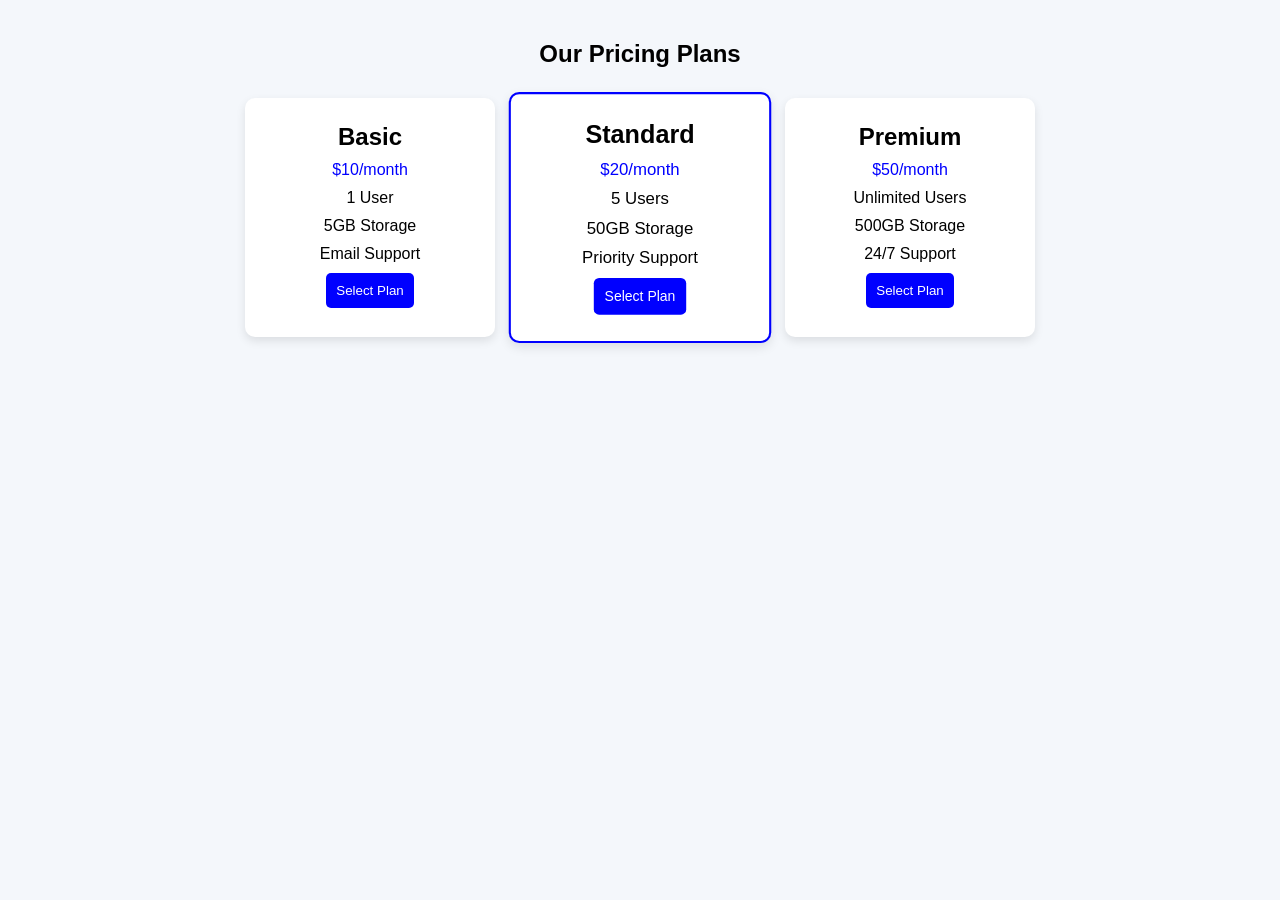
==== interactive-pricing-table/index.html @ e6dc1504 "Styled pricing table UI with responsive layout and hover effects" ====
<!DOCTYPE html>
<html lang="en">
<head>
  <meta charset="UTF-8">
<title>Pricing Table</title>
  <link rel="stylesheet" href="style.css">
</head>
<body>

<section class="pricing">
<h1>Our Pricing Plans</h1>

  <div class="pricing-container">

    <article class="card">
      <h2>Basic</h2>
      <p class="price">$10/month</p>
      <ul>
        <li>1 User</li>
        <li>5GB Storage</li>
        <li>Email Support</li>
      </ul>
      <button>Select Plan</button>
    </article>

    <article class="card popular">
      <h2>Standard</h2>
      <p class="price">$20/month</p>
      <ul>
        <li>5 Users</li>
        <li>50GB Storage</li>
        <li>Priority Support</li>
      </ul>
      <button>Select Plan</button>
    </article>

    <article class="card">
      <h2>Premium</h2>
      <p class="price">$50/month</p>
      <ul>
        <li>Unlimited Users</li>
        <li>500GB Storage</li>
        <li>24/7 Support</li>
      </ul>
      <button>Select Plan</button>
    </article>

  </div>
</section>

</body>
</html>
---- interactive-pricing-table/style.css ----
/* Reset */
* {
  margin: 0;
  padding: 0;
  box-sizing: border-box;
}

/* Body */
body {
  font-family: Arial, sans-serif;
  background: #f4f7fb;
  text-align: center;
  padding: 40px;
}

/* Heading */
.pricing h1 {
  margin-bottom: 30px;
}

/* Container */
.pricing-container {
  display: flex;
  justify-content: center;
  gap: 20px;
  flex-wrap: wrap;
}

/* Cards */
.card {
  background: white;
  padding: 25px;
  border-radius: 10px;
  width: 250px;
  box-shadow: 0 4px 10px rgba(0,0,0,0.1);
  transition: 0.3s;
}

.card:hover {
  transform: translateY(-10px);
}

/* Price */
.price {
  color: blue;
  margin: 10px 0;
}

/* List */
ul {
  list-style: none;
}

li {
  margin: 10px 0;
}

/* Button */
button {
  padding: 10px;
  background: blue;
  color: white;
  border: none;
  border-radius: 5px;
  cursor: pointer;
}

/* Popular */
.popular {
  border: 2px solid blue;
  transform: scale(1.05);
}
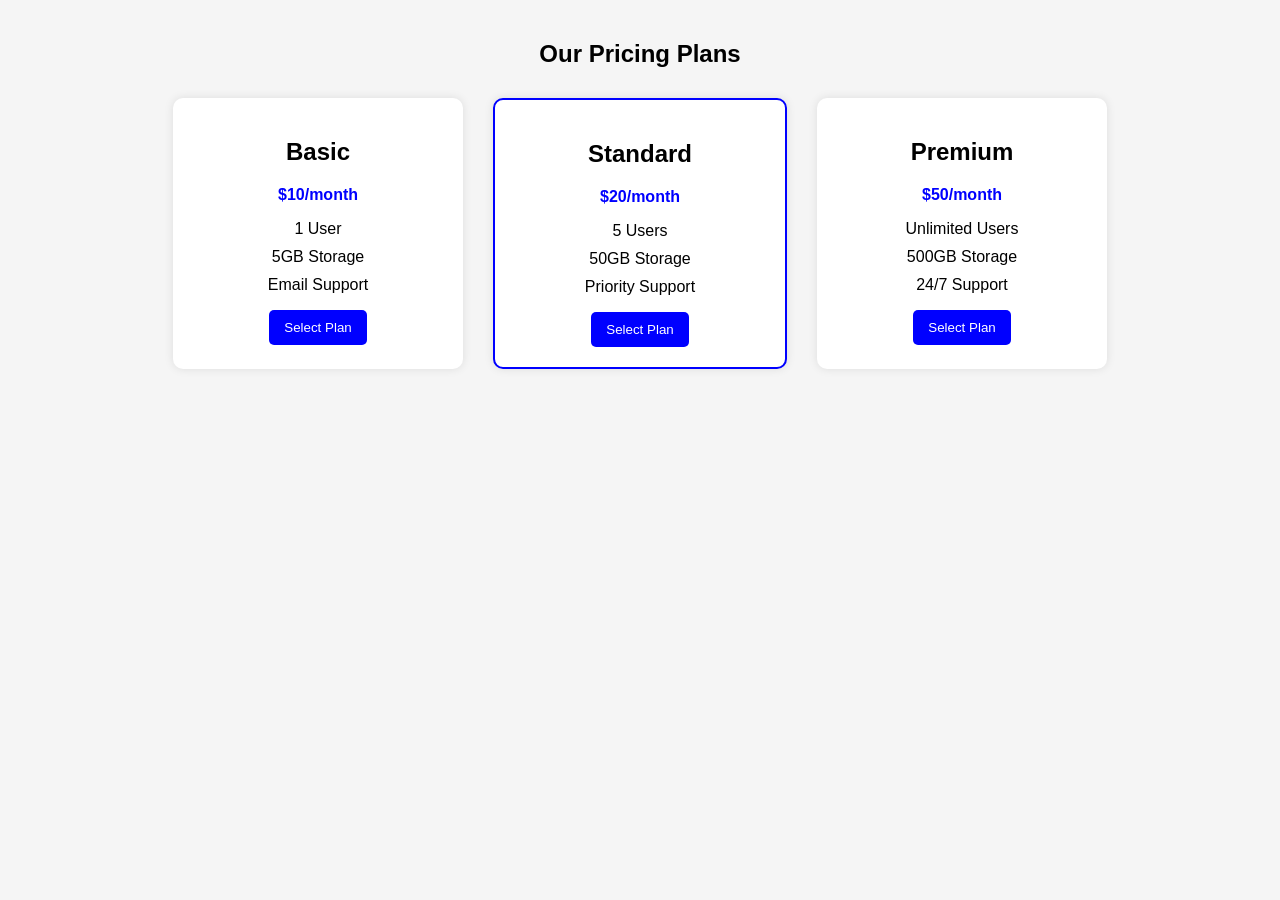
==== commit 2bf5a585: "Final tooltip pricing table" ====
--- a/interactive-pricing-table/index.html
+++ b/interactive-pricing-table/index.html
@@ -2,51 +2,93 @@
 <html lang="en">
 <head>
   <meta charset="UTF-8">
-<title>Pricing Table</title>
+  <title>Pricing Table</title>
   <link rel="stylesheet" href="style.css">
 </head>
 <body>
 
-<section class="pricing">
-<h1>Our Pricing Plans</h1>
+  <section class="pricing">
+    <h1>Our Pricing Plans</h1>
 
-  <div class="pricing-container">
+    <div class="pricing-container">
 
-    <article class="card">
-      <h2>Basic</h2>
-      <p class="price">$10/month</p>
-      <ul>
-        <li>1 User</li>
-        <li>5GB Storage</li>
-        <li>Email Support</li>
-      </ul>
-      <button>Select Plan</button>
-    </article>
+      <!-- BASIC -->
+      <div class="card">
+        <h2>Basic</h2>
+        <p class="price">$10/month</p>
 
-    <article class="card popular">
-      <h2>Standard</h2>
-      <p class="price">$20/month</p>
-      <ul>
-        <li>5 Users</li>
-        <li>50GB Storage</li>
-        <li>Priority Support</li>
-      </ul>
-      <button>Select Plan</button>
-    </article>
+        <ul>
+          <li class="tooltip">
+            1 User
+            <span class="tooltip-text">Single user access only</span>
+          </li>
 
-    <article class="card">
-      <h2>Premium</h2>
-      <p class="price">$50/month</p>
-      <ul>
-        <li>Unlimited Users</li>
-        <li>500GB Storage</li>
-        <li>24/7 Support</li>
-      </ul>
-      <button>Select Plan</button>
-    </article>
+          <li class="tooltip">
+            5GB Storage
+            <span class="tooltip-text">Good for small projects</span>
+          </li>
 
-  </div>
-</section>
+          <li class="tooltip">
+            Email Support
+            <span class="tooltip-text">Reply within 24 hours</span>
+          </li>
+        </ul>
+
+        <button>Select Plan</button>
+      </div>
+
+      <!-- STANDARD -->
+      <div class="card highlight">
+        <h2>Standard</h2>
+        <p class="price">$20/month</p>
+
+        <ul>
+          <li class="tooltip">
+            5 Users
+            <span class="tooltip-text">Suitable for small teams</span>
+          </li>
+
+          <li class="tooltip">
+            50GB Storage
+            <span class="tooltip-text">More space for growing data</span>
+          </li>
+
+          <li class="tooltip">
+            Priority Support
+            <span class="tooltip-text">Faster support response</span>
+          </li>
+        </ul>
+
+        <button>Select Plan</button>
+      </div>
+
+      <!-- PREMIUM -->
+      <div class="card">
+        <h2>Premium</h2>
+        <p class="price">$50/month</p>
+
+        <ul>
+          <li class="tooltip">
+            Unlimited Users
+            <span class="tooltip-text">No user limit</span>
+          </li>
+
+          <li class="tooltip">
+            500GB Storage
+            <span class="tooltip-text">High storage capacity</span>
+          </li>
+
+          <li class="tooltip">
+            24/7 Support
+            <span class="tooltip-text">Support anytime</span>
+          </li>
+        </ul>
+
+        <button>Select Plan</button>
+      </div>
+
+    </div>
+  </section>
 
 </body>
 </html>
--- a/interactive-pricing-table/style.css
+++ b/interactive-pricing-table/style.css
@@ -1,72 +1,78 @@
-/* Reset */
-* {
-  margin: 0;
-  padding: 0;
-  box-sizing: border-box;
+body {
+  font-family: Arial;
+  background: #f5f5f5;
+  text-align: center;
 }
 
-/* Body */
-body {
-  font-family: Arial, sans-serif;
-  background: #f4f7fb;
-  text-align: center;
-  padding: 40px;
+.pricing h1 {
+  margin-top: 40px;
 }
 
-/* Heading */
-.pricing h1 {
-  margin-bottom: 30px;
-}
-
-/* Container */
 .pricing-container {
   display: flex;
   justify-content: center;
-  gap: 20px;
-  flex-wrap: wrap;
+  gap: 30px;
+  margin-top: 30px;
 }
 
-/* Cards */
 .card {
-  background: white;
-  padding: 25px;
+  background: #fff;
+  padding: 20px;
+  width: 250px;
   border-radius: 10px;
-  width: 250px;
-  box-shadow: 0 4px 10px rgba(0,0,0,0.1);
-  transition: 0.3s;
+  box-shadow: 0 0 10px rgba(0,0,0,0.1);
 }
 
-.card:hover {
-  transform: translateY(-10px);
+.highlight {
+  border: 2px solid blue;
 }
 
-/* Price */
 .price {
   color: blue;
-  margin: 10px 0;
+  font-weight: bold;
 }
 
-/* List */
 ul {
   list-style: none;
+  padding: 0;
 }
 
 li {
   margin: 10px 0;
 }
 
-/* Button */
+/* BUTTON */
 button {
-  padding: 10px;
   background: blue;
   color: white;
   border: none;
+  padding: 10px 15px;
   border-radius: 5px;
   cursor: pointer;
 }
 
-/* Popular */
-.popular {
-  border: 2px solid blue;
-  transform: scale(1.05);
+/* TOOLTIP */
+.tooltip {
+  position: relative;
+  cursor: pointer;
+}
+
+.tooltip-text {
+  visibility: hidden;
+  opacity: 0;
+  background: black;
+  color: white;
+  padding: 5px 10px;
+  border-radius: 5px;
+  position: absolute;
+  bottom: 120%;
+  left: 50%;
+  transform: translateX(-50%);
+  font-size: 12px;
+  transition: 0.3s;
+}
+
+.tooltip:hover .tooltip-text {
+  visibility: visible;
+  opacity: 1;
 }
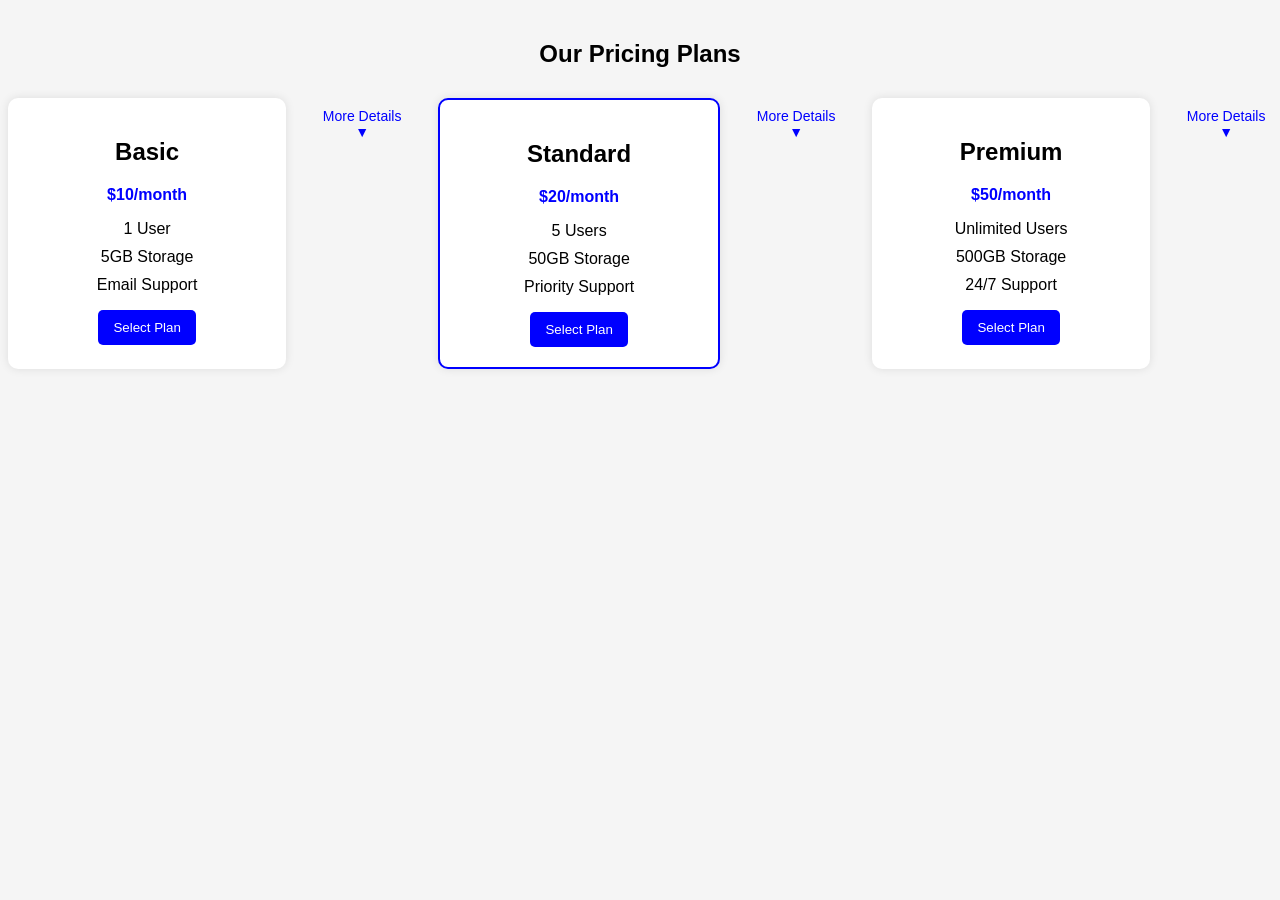
==== commit 84d9f356: "Added expandable section for detailed plan descriptions" ====
--- a/interactive-pricing-table/index.html
+++ b/interactive-pricing-table/index.html
@@ -36,6 +36,11 @@
 
         <button>Select Plan</button>
       </div>
+      <p class="expand-btn">More Details ▼</p>
+
+<div class="extra-info">
+  <p>This plan is suitable for beginners and small projects.</p>
+</div>
 
       <!-- STANDARD -->
       <div class="card highlight">
@@ -61,6 +66,11 @@
 
         <button>Select Plan</button>
       </div>
+      <p class="expand-btn">More Details ▼</p>
+
+<div class="extra-info">
+  <p>Best for growing teams and businesses.</p>
+</div>
 
       <!-- PREMIUM -->
       <div class="card">
@@ -86,9 +96,14 @@
 
         <button>Select Plan</button>
       </div>
+      <p class="expand-btn">More Details ▼</p>
+
+<div class="extra-info">
+  <p>Ideal for large scale and professional use.</p>
+</div>
 
     </div>
   </section>
-
+<script src="script.js"></script>
 </body>
 </html>
--- a/interactive-pricing-table/style.css
+++ b/interactive-pricing-table/style.css
@@ -75,4 +75,30 @@
 .tooltip:hover .tooltip-text {
   visibility: visible;
   opacity: 1;
+}
+/* Expand Button */
+.expand-btn {
+  margin-top: 10px;
+  color: blue;
+  cursor: pointer;
+  font-size: 14px;
+}
+
+/* Hidden Content */
+.extra-info {
+  display: none;
+  margin-top: 10px;
+  font-size: 13px;
+  color: #333;
+}.extra-info {
+  display: none;
+  margin-top: 10px;
+  font-size: 13px;
+  color: #333;
+  text-align: left;
+  line-height: 1.5;
+}
+
+.extra-info strong {
+  color: #000;
 }
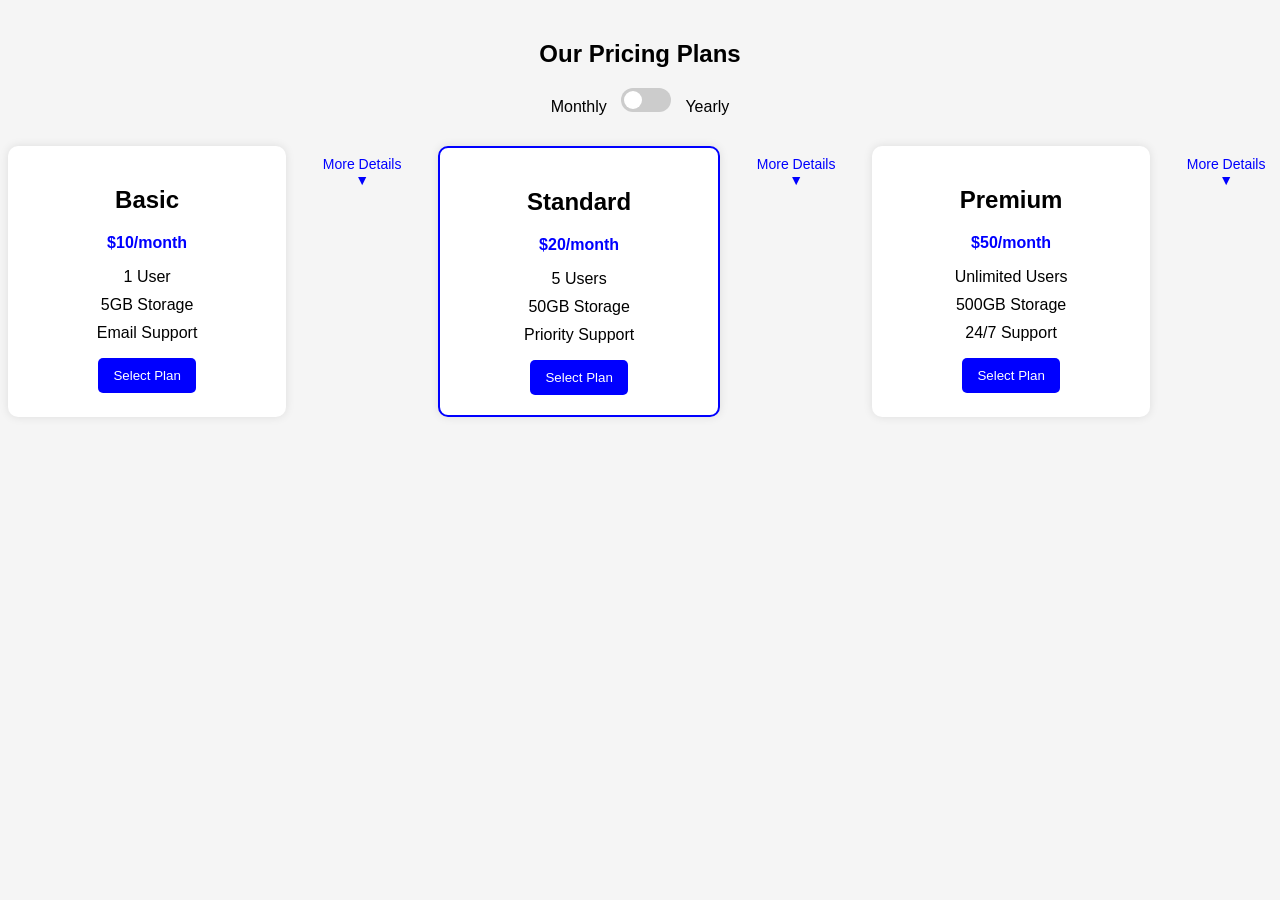
==== commit 7d1ab74a: "Implemented dynamic pricing toggle" ====
--- a/interactive-pricing-table/index.html
+++ b/interactive-pricing-table/index.html
@@ -9,13 +9,21 @@
 
   <section class="pricing">
     <h1>Our Pricing Plans</h1>
+    <div class="toggle-container">
+  <span>Monthly</span>
+  <label class="switch">
+    <input type="checkbox" id="priceToggle">
+    <span class="slider"></span>
+  </label>
+  <span>Yearly</span>
+</div>
 
     <div class="pricing-container">
 
       <!-- BASIC -->
       <div class="card">
         <h2>Basic</h2>
-        <p class="price">$10/month</p>
+        <p class="price" data-monthly="10" data-yearly="100">$10/month</p>
 
         <ul>
           <li class="tooltip">
@@ -45,7 +53,7 @@
       <!-- STANDARD -->
       <div class="card highlight">
         <h2>Standard</h2>
-        <p class="price">$20/month</p>
+       <p class="price" data-monthly="20" data-yearly="200">$20/month</p>
 
         <ul>
           <li class="tooltip">
@@ -75,7 +83,7 @@
       <!-- PREMIUM -->
       <div class="card">
         <h2>Premium</h2>
-        <p class="price">$50/month</p>
+        <p class="price" data-monthly="50" data-yearly="500">$50/month</p>
 
         <ul>
           <li class="tooltip">
--- a/interactive-pricing-table/style.css
+++ b/interactive-pricing-table/style.css
@@ -101,4 +101,50 @@
 
 .extra-info strong {
   color: #000;
+}
+.toggle-container {
+  margin-top: 20px;
+}
+
+.switch {
+  position: relative;
+  display: inline-block;
+  width: 50px;
+  height: 24px;
+  margin: 0 10px;
+}
+
+.switch input {
+  display: none;
+}
+
+.slider {
+  position: absolute;
+  background: #ccc;
+  border-radius: 24px;
+  top: 0;
+  left: 0;
+  right: 0;
+  bottom: 0;
+  cursor: pointer;
+}
+
+.slider::before {
+  content: "";
+  position: absolute;
+  width: 18px;
+  height: 18px;
+  background: white;
+  border-radius: 50%;
+  top: 3px;
+  left: 3px;
+  transition: 0.3s;
+}
+
+input:checked + .slider {
+  background: blue;
+}
+
+input:checked + .slider::before {
+  transform: translateX(26px);
 }
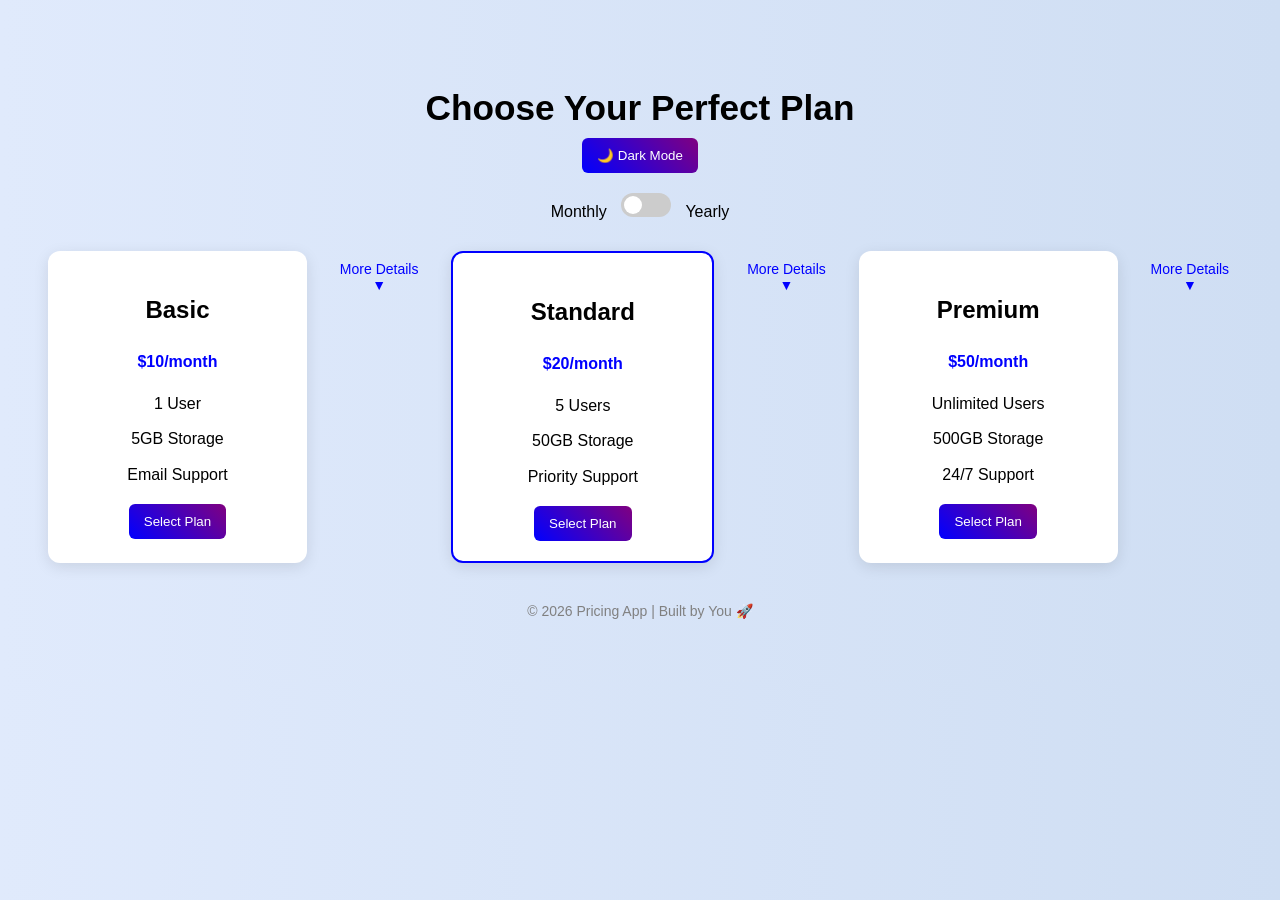
==== commit 961240d6: "Added bonus features: dark mode, icons, footer" ====
--- a/interactive-pricing-table/index.html
+++ b/interactive-pricing-table/index.html
@@ -1,14 +1,16 @@
 <!DOCTYPE html>
 <html lang="en">
 <head>
+  <link rel="stylesheet" href="https://cdnjs.cloudflare.com/ajax/libs/font-awesome/6.5.0/css/all.min.css">
   <meta charset="UTF-8">
-  <title>Pricing Table</title>
+  <title>Pricing Plans | Smart Pricing UI</title>
   <link rel="stylesheet" href="style.css">
 </head>
 <body>
 
   <section class="pricing">
-    <h1>Our Pricing Plans</h1>
+    <h1 class="main-heading">Choose Your Perfect Plan</h1>
+    <button id="darkModeToggle">🌙 Dark Mode</button>
     <div class="toggle-container">
   <span>Monthly</span>
   <label class="switch">
@@ -114,4 +116,7 @@
   </section>
 <script src="script.js"></script>
 </body>
-</html>+</html>
+<footer>
+  <p>© 2026 Pricing App | Built by You 🚀</p>
+</footer>
--- a/interactive-pricing-table/style.css
+++ b/interactive-pricing-table/style.css
@@ -1,7 +1,8 @@
 body {
-  font-family: Arial;
-  background: #f5f5f5;
+  font-family: Arial, sans-serif;
+  background: linear-gradient(to right, #e0eafc, #cfdef3);
   text-align: center;
+  padding: 40px;
 }
 
 .pricing h1 {
@@ -19,8 +20,16 @@
   background: #fff;
   padding: 20px;
   width: 250px;
-  border-radius: 10px;
-  box-shadow: 0 0 10px rgba(0,0,0,0.1);
+  border-radius: 12px;
+  box-shadow: 0 4px 15px rgba(0,0,0,0.1);
+  transition: transform 0.3s, box-shadow 0.3s;
+}
+.card {
+  line-height: 1.6;
+}
+.card:hover {
+  transform: translateY(-12px) scale(1.02);
+  box-shadow: 0 12px 30px rgba(0,0,0,0.2);
 }
 
 .highlight {
@@ -43,12 +52,17 @@
 
 /* BUTTON */
 button {
-  background: blue;
+  background: linear-gradient(45deg, #007bff, #6f42c1);
   color: white;
   border: none;
   padding: 10px 15px;
-  border-radius: 5px;
-  cursor: pointer;
+  border-radius: 6px;
+  cursor: pointer;
+  transition: 0.3s;
+}
+
+button:hover {
+  transform: scale(1.1);
 }
 
 /* TOOLTIP */
@@ -147,4 +161,75 @@
 
 input:checked + .slider::before {
   transform: translateX(26px);
+}
+button {
+  background: linear-gradient(45deg, blue, purple);
+  color: white;
+  border: none;
+  padding: 10px 15px;
+  border-radius: 6px;
+  cursor: pointer;
+  transition: transform 0.2s, opacity 0.2s;
+}
+
+button:hover {
+  transform: scale(1.1);
+  opacity: 0.9;
+}
+body {
+  background: linear-gradient(to right, #e0eafc, #cfdef3);
+}.card {
+  opacity: 0;
+  transform: translateY(30px);
+  animation: fadeIn 0.6s ease forwards;
+}
+
+.card:nth-child(2) {
+  animation-delay: 0.2s;
+}
+
+.card:nth-child(3) {
+  animation-delay: 0.4s;
+}
+
+@keyframes fadeIn {
+  to {
+    opacity: 1;
+    transform: translateY(0);
+  }
+.highlight {
+  border: 2px solid #007bff;
+  transform: scale(1.05);
+}
+}
+@media (max-width: 768px) {
+  .pricing-container {
+    flex-direction: column;
+    align-items: center;
+  }
+}
+.main-heading {
+  font-size: 2.2rem;
+  margin-bottom: 10px;
+}
+
+.main-heading span {
+  color: blue;
+}
+* {
+  transition: all 0.2s ease-in-out;
+}
+body.dark {
+  background: #121212;
+  color: white;
+}
+
+body.dark .card {
+  background: #1e1e1e;
+  color: white;
+}
+footer {
+  margin-top: 40px;
+  font-size: 14px;
+  color: gray;
 }
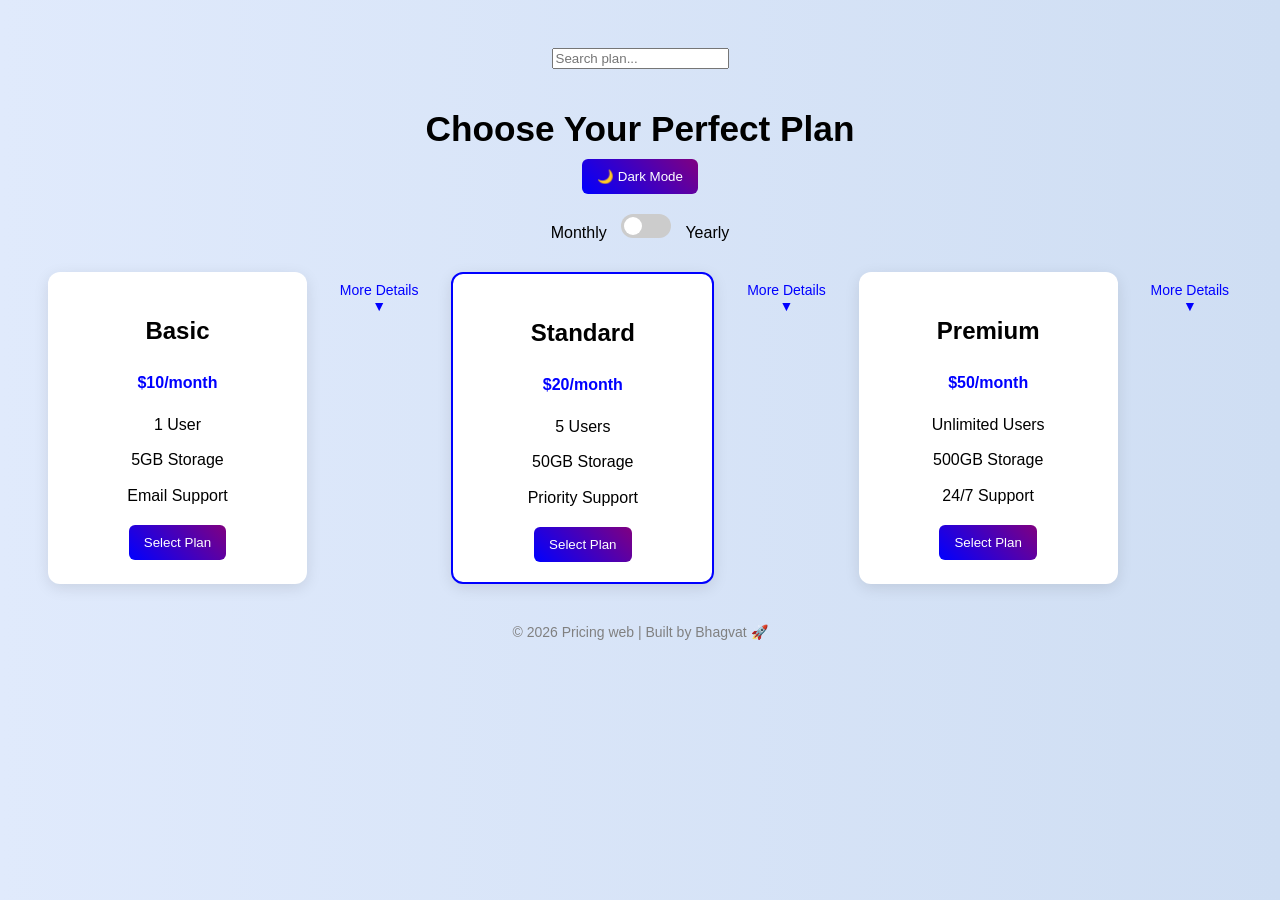
==== commit 89539487: "Added bonus features: dark mode, icons, footer" ====
--- a/interactive-pricing-table/index.html
+++ b/interactive-pricing-table/index.html
@@ -1,7 +1,9 @@
+
 <!DOCTYPE html>
+<input type="text" id="search" placeholder="Search plan...">
 <html lang="en">
 <head>
-  <link rel="stylesheet" href="https://cdnjs.cloudflare.com/ajax/libs/font-awesome/6.5.0/css/all.min.css">
+  
   <meta charset="UTF-8">
   <title>Pricing Plans | Smart Pricing UI</title>
   <link rel="stylesheet" href="style.css">
@@ -26,7 +28,7 @@
       <div class="card">
         <h2>Basic</h2>
         <p class="price" data-monthly="10" data-yearly="100">$10/month</p>
-
+        
         <ul>
           <li class="tooltip">
             1 User
@@ -56,6 +58,7 @@
       <div class="card highlight">
         <h2>Standard</h2>
        <p class="price" data-monthly="20" data-yearly="200">$20/month</p>
+       
 
         <ul>
           <li class="tooltip">
@@ -86,6 +89,7 @@
       <div class="card">
         <h2>Premium</h2>
         <p class="price" data-monthly="50" data-yearly="500">$50/month</p>
+       
 
         <ul>
           <li class="tooltip">
@@ -118,5 +122,5 @@
 </body>
 </html>
 <footer>
-  <p>© 2026 Pricing App | Built by You 🚀</p>
+  <p>© 2026 Pricing web | Built by Bhagvat 🚀</p>
 </footer>
--- a/interactive-pricing-table/style.css
+++ b/interactive-pricing-table/style.css
@@ -3,6 +3,10 @@
   background: linear-gradient(to right, #e0eafc, #cfdef3);
   text-align: center;
   padding: 40px;
+}
+
+body.loaded {
+  opacity: 1;
 }
 
 .pricing h1 {
@@ -232,4 +236,13 @@
   margin-top: 40px;
   font-size: 14px;
   color: gray;
+}
+.card.active {
+  border: 2px solid green;
+  transform: scale(1.05);
+}
+.discount {
+  color: green;
+  font-size: 12px;
+  display: none;
 }
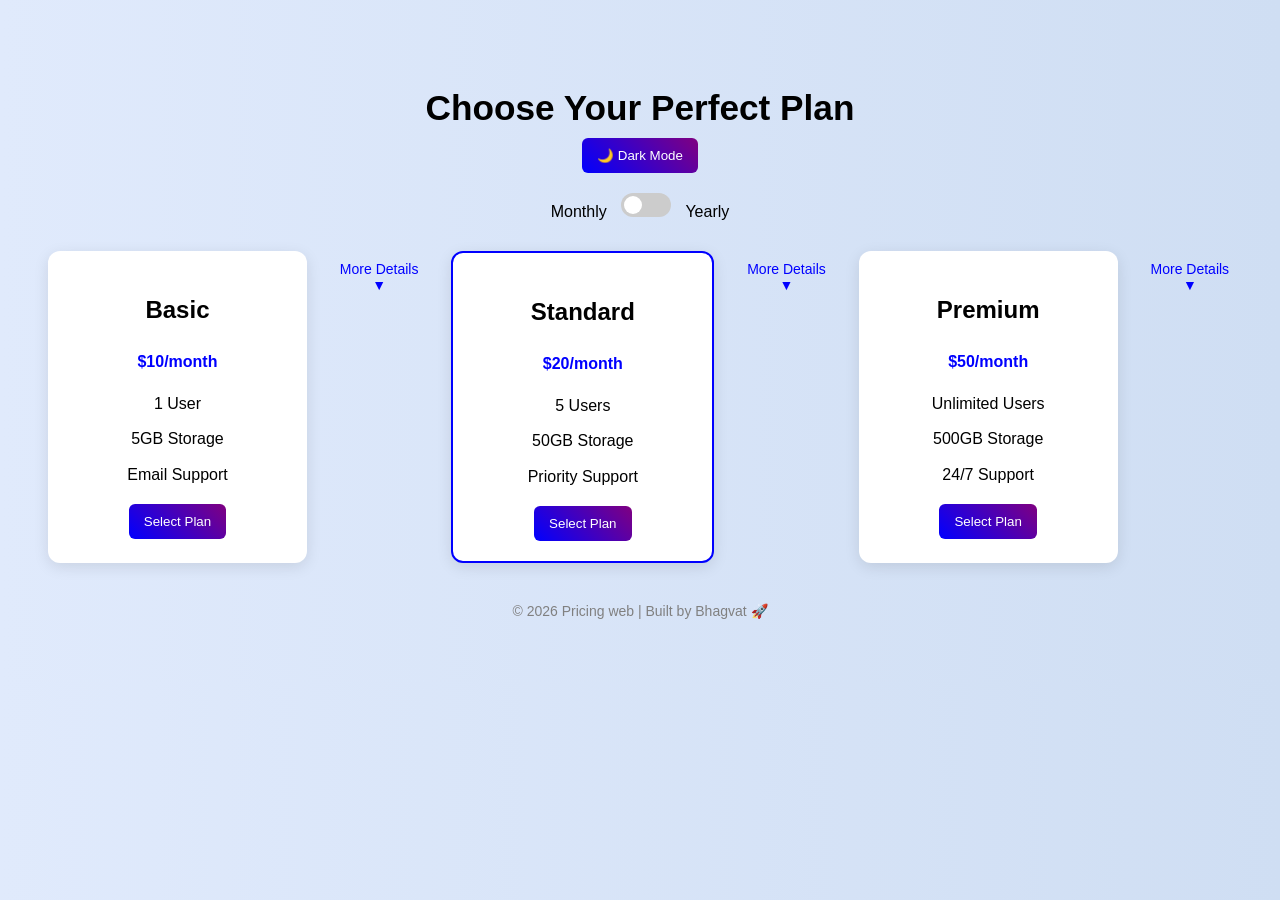
==== commit 5f3fccc0: "Fixed HTML structure" ====
--- a/interactive-pricing-table/index.html
+++ b/interactive-pricing-table/index.html
@@ -1,6 +1,5 @@
 
 <!DOCTYPE html>
-<input type="text" id="search" placeholder="Search plan...">
 <html lang="en">
 <head>
   
@@ -123,4 +122,4 @@
 </html>
 <footer>
   <p>© 2026 Pricing web | Built by Bhagvat 🚀</p>
-</footer>+</footer>
